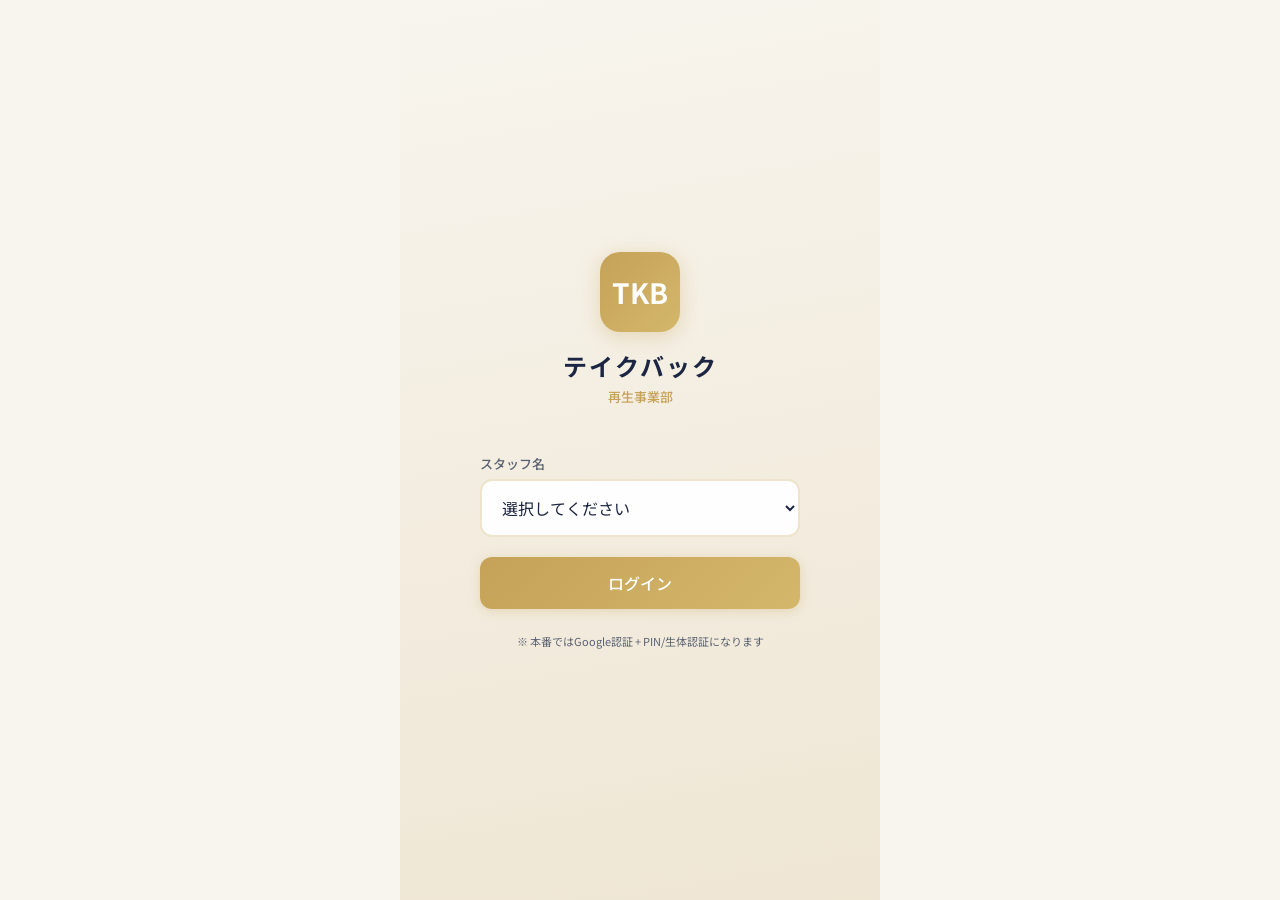
==== index.html @ db183500 "feat: テイクバック再生事業アプリ初期実装 5タブ構成（ガイド/ツール/今日の現場/経費/案件） ヘッダー右上にホーム・マイページ 現場作業9機能、経費管理、出退勤（代理入力含む）  Co-Aut" ====
<!DOCTYPE html>
<html lang="ja">
<head>
<meta charset="UTF-8">
<meta name="viewport" content="width=device-width, initial-scale=1.0, minimum-scale=1.0, maximum-scale=5.0, user-scalable=yes, viewport-fit=cover">
<title>テイクバック 再生事業部</title>
<link rel="manifest" href="manifest.json">
<meta name="theme-color" content="#1C2541">
<link rel="stylesheet" href="css/style.css?v=20260417">
<link rel="preconnect" href="https://fonts.googleapis.com">
<link rel="preconnect" href="https://fonts.gstatic.com" crossorigin>
<link href="https://fonts.googleapis.com/css2?family=Noto+Sans+JP:wght@400;500;700&display=swap" rel="stylesheet">
</head>
<body>

<!-- ========== ログイン画面 ========== -->
<div id="loginScreen" class="screen active">
  <div class="login-container">
    <div class="login-logo">
      <div class="login-icon">TKB</div>
      <h1>テイクバック</h1>
      <p class="login-sub">再生事業部</p>
    </div>
    <div class="login-form">
      <div class="form-group">
        <label>スタッフ名</label>
        <select id="loginStaff">
          <option value="">選択してください</option>
          <option value="平野光雄">平野光雄</option>
          <option value="松本豊彦">松本豊彦</option>
          <option value="三島圭織">三島圭織</option>
          <option value="浅野儀頼">浅野儀頼（管理者）</option>
        </select>
      </div>
      <button class="btn btn-gold" onclick="doLogin()">ログイン</button>
    </div>
    <p class="login-note">※ 本番ではGoogle認証 + PIN/生体認証になります</p>
  </div>
</div>

<!-- ========== メイン画面 ========== -->
<div id="mainScreen" class="screen">

  <!-- ヘッダー -->
  <header class="header">
    <div class="header-left">
      <span class="header-logo">F8</span>
      <span class="header-title">テイクバック 再生</span>
    </div>
    <div class="header-right">
      <button class="icon-btn" onclick="showNotifications()">
        <span class="notif-icon">🔔</span>
        <span id="notifBadge" class="notif-badge" style="display:none">0</span>
      </button>
      <button class="header-home-btn" onclick="showHomeModal()">🏠</button>
      <button class="header-mypage-btn" onclick="showMypageModal()">
        <span class="mypage-avatar-sm">👤</span>
      </button>
    </div>
  </header>

  <!-- タブコンテンツ -->
  <main class="content">

    <!-- ========== ガイドタブ ========== -->
    <div id="tab-guide" class="tab-content">
      <div class="section" id="guideMenuSection">
        <h3 class="section-title">📖 ガイド</h3>
        <div class="menu-list">
          <div class="menu-item" onclick="showGuide('manual')">
            <span class="menu-icon">📋</span>
            <span class="menu-text">作業マニュアル</span>
            <span class="menu-arrow">→</span>
          </div>
          <div class="menu-item" onclick="showGuide('safety')">
            <span class="menu-icon">⚠️</span>
            <span class="menu-text">安全管理ルール</span>
            <span class="menu-arrow">→</span>
          </div>
          <div class="menu-item" onclick="showGuide('customer')">
            <span class="menu-icon">🤝</span>
            <span class="menu-text">お客さん対応ガイド</span>
            <span class="menu-arrow">→</span>
          </div>
          <div class="menu-item" onclick="showGuide('disposal')">
            <span class="menu-icon">♻️</span>
            <span class="menu-text">分別・処分ガイド</span>
            <span class="menu-arrow">→</span>
          </div>
          <div class="menu-item" onclick="showGuide('app')">
            <span class="menu-icon">📱</span>
            <span class="menu-text">アプリの使い方</span>
            <span class="menu-arrow">→</span>
          </div>
        </div>
      </div>
      <div id="guideContent" style="display:none">
        <button class="btn btn-outline" onclick="closeGuide()" style="margin-bottom:12px">← 戻る</button>
        <div id="guideBody"></div>
      </div>
    </div>

    <!-- ========== ツールタブ ========== -->
    <div id="tab-tools" class="tab-content">
      <div class="section" id="toolsMenuSection">
        <h3 class="section-title">🧰 ツール</h3>
        <div class="menu-list">
          <div class="menu-item" onclick="showAddressBook()">
            <span class="menu-icon">📍</span>
            <span class="menu-text">取引先住所録</span>
            <span class="menu-arrow">→</span>
          </div>
          <div class="menu-item" onclick="showPhoneBook()">
            <span class="menu-icon">📞</span>
            <span class="menu-text">連絡先一覧</span>
            <span class="menu-arrow">→</span>
          </div>
          <div class="menu-item" onclick="showAiChat()">
            <span class="menu-icon">🤖</span>
            <span class="menu-text">AI相談</span>
            <span class="menu-arrow">→</span>
          </div>
          <div class="menu-item" onclick="showReportGen()">
            <span class="menu-icon">📄</span>
            <span class="menu-text">報告書作成</span>
            <span class="menu-arrow">→</span>
          </div>
        </div>
      </div>
      <div id="toolContent" style="display:none">
        <button class="btn btn-outline" onclick="closeTool()" style="margin-bottom:12px">← 戻る</button>
        <div id="toolBody"></div>
      </div>
    </div>

    <!-- ========== 今日の現場タブ ========== -->
    <div id="tab-genba" class="tab-content active">
      <div id="genbaSelectScreen">
        <div class="section">
          <h3 class="section-title">🔨 今日の現場</h3>
          <div id="todayGenbaList">
            <p class="empty-msg">今日の現場予定はありません</p>
          </div>
        </div>
      </div>

      <div id="genbaWorkScreen" style="display:none">
        <div style="display:flex; align-items:center; gap:8px; margin-bottom:16px;">
          <button class="icon-btn" onclick="backToGenbaSelect()" style="font-size:24px">←</button>
          <h3 id="genbaCaseTitle" style="font-size:16px; font-weight:700; flex:1"></h3>
        </div>

        <!-- Googleマップボタン -->
        <div class="genba-card">
          <button class="btn btn-primary" id="genbaMapBtn" onclick="openMap()" style="display:flex; align-items:center; justify-content:center; gap:8px;">
            📍 Googleマップでナビ開始
          </button>
        </div>

        <!-- 役割分担 -->
        <div class="genba-card">
          <div class="genba-card-title"><span class="genba-card-icon">👥</span> 役割分担</div>
          <div id="roleAssignList"></div>
        </div>

        <!-- お客さんの要望・注意事項 -->
        <div class="genba-card">
          <div class="genba-card-title"><span class="genba-card-icon">📝</span> お客さんの要望・注意事項</div>
          <textarea class="form-textarea" id="customerMemo" placeholder="お客さんの要望や注意事項を入力..." oninput="saveCustomerMemo()"></textarea>
        </div>

        <!-- 使用道具・持ち物リスト -->
        <div class="genba-card">
          <div class="genba-card-title"><span class="genba-card-icon">🔧</span> 使用道具・持ち物</div>
          <div id="toolsList"></div>
          <div style="display:flex; gap:8px; margin-top:8px;">
            <input type="text" class="form-input" id="newToolInput" placeholder="道具名を入力..." style="flex:1">
            <button class="btn btn-outline btn-sm" onclick="addTool()">追加</button>
          </div>
        </div>

        <!-- 写真撮影（ステップ別） -->
        <div class="genba-card">
          <div class="genba-card-title"><span class="genba-card-icon">📷</span> 現場写真</div>
          <div id="photoSteps"></div>
        </div>

        <!-- チェック事項 -->
        <div class="genba-card">
          <div class="genba-card-title"><span class="genba-card-icon">☑️</span> チェック事項</div>
          <ul class="checklist" id="genbaChecklist"></ul>
          <div style="display:flex; gap:8px; margin-top:8px;">
            <input type="text" class="form-input" id="newCheckInput" placeholder="チェック項目を追加..." style="flex:1">
            <button class="btn btn-outline btn-sm" onclick="addCheckItem()">追加</button>
          </div>
        </div>

        <!-- 作業時間 -->
        <div class="genba-card">
          <div class="genba-card-title"><span class="genba-card-icon">⏱️</span> 作業時間</div>
          <div id="timeTrackers"></div>
        </div>

        <!-- 経費入力 -->
        <div class="genba-card">
          <div class="genba-card-title"><span class="genba-card-icon">🧾</span> 経費入力</div>
          <div id="genbaExpenseList"></div>
          <button class="btn btn-outline" onclick="addGenbaExpense()" style="margin-top:8px">+ 経費を追加</button>
        </div>

        <!-- 回収動産 -->
        <div class="genba-card">
          <div class="genba-card-title"><span class="genba-card-icon">📦</span> 回収動産</div>
          <div id="disposalList"></div>
          <button class="btn btn-outline" onclick="showAddDisposalModal()" style="margin-top:8px">+ 動産を追加</button>
        </div>

        <!-- 完了報告 -->
        <div class="genba-card" style="border-left-color: #C5A258;">
          <div class="genba-card-title"><span class="genba-card-icon">✅</span> 完了報告</div>
          <div id="completeReportSummary"></div>
          <button class="btn btn-gold" onclick="completeGenba()" style="margin-top:12px">✅ 作業完了・報告送信</button>
        </div>
      </div>
    </div>

    <!-- ========== 経費タブ ========== -->
    <div id="tab-expense" class="tab-content">
      <div class="section">
        <div style="display:flex; justify-content:space-between; align-items:center; margin-bottom:12px;">
          <h3 class="section-title" style="margin-bottom:0">🧾 経費</h3>
        </div>
        <div style="display:flex; gap:8px; margin-bottom:16px;">
          <button class="btn btn-gold btn-sm" onclick="showReceiptCapture()">📷 レシート撮影</button>
          <button class="btn btn-outline btn-sm" onclick="showExpenseForm()">✏️ 手入力</button>
        </div>
        <div id="expenseFilterRow" class="status-filter" style="margin-bottom:12px;">
          <button class="filter-btn active" onclick="filterExpenses('all')">すべて</button>
        </div>
        <div class="card-list" id="expenseList">
          <p class="empty-msg">経費の記録はありません</p>
        </div>
      </div>
    </div>

    <!-- ========== 案件タブ ========== -->
    <div id="tab-case" class="tab-content">
      <div class="section">
        <div style="display:flex; justify-content:space-between; align-items:center; margin-bottom:12px;">
          <h3 class="section-title" style="margin-bottom:0">📋 案件一覧</h3>
          <button class="btn btn-gold btn-sm" onclick="showNewCaseModal()">+ 新規</button>
        </div>
        <div class="status-filter" id="caseFilter">
          <button class="filter-btn active" onclick="filterCases('all')">すべて</button>
          <button class="filter-btn" onclick="filterCases('received')">受付</button>
          <button class="filter-btn" onclick="filterCases('survey')">現地調査</button>
          <button class="filter-btn" onclick="filterCases('estimating')">見積もり中</button>
          <button class="filter-btn" onclick="filterCases('confirmed')">確定</button>
          <button class="filter-btn" onclick="filterCases('working')">作業中</button>
          <button class="filter-btn" onclick="filterCases('completed')">完了</button>
          <button class="filter-btn" onclick="filterCases('settled')">精算済</button>
        </div>
        <div class="search-bar">
          <input type="text" class="search-input" id="caseSearch" placeholder="案件名・住所で検索..." oninput="searchCases()">
        </div>
        <div class="card-list" id="caseList">
          <p class="empty-msg">案件がありません。「+ 新規」から追加してください。</p>
        </div>
      </div>
    </div>

  </main>

  <!-- ボトムナビ -->
  <nav class="bottom-nav">
    <button class="nav-item" onclick="switchTab('guide')">
      <span class="nav-icon">📖</span>
      <span class="nav-label">ガイド</span>
    </button>
    <button class="nav-item" onclick="switchTab('tools')">
      <span class="nav-icon">🧰</span>
      <span class="nav-label">ツール</span>
    </button>
    <button class="nav-item active" onclick="switchTab('genba')">
      <span class="nav-icon">🔨</span>
      <span class="nav-label">今日の現場</span>
    </button>
    <button class="nav-item" onclick="switchTab('expense')">
      <span class="nav-icon">🧾</span>
      <span class="nav-label">経費</span>
    </button>
    <button class="nav-item" onclick="switchTab('case')">
      <span class="nav-icon">📋</span>
      <span class="nav-label">案件</span>
    </button>
  </nav>
</div>

<!-- ========== ホームモーダル ========== -->
<div id="homeModal" class="modal-overlay">
  <div class="modal" style="border-radius:20px 20px 0 0; max-height:90vh;">
    <div class="modal-header">
      <h3>🏠 ホーム</h3>
      <button class="modal-close" onclick="closeModal('homeModal')">&times;</button>
    </div>
    <div class="greeting">
      <h2>おはようございます、<span id="homeStaffName">---</span>さん</h2>
      <p class="greeting-date" id="homeTodayDate"></p>
    </div>
    <div class="section">
      <div id="weatherInfo" class="weather-card">
        <span class="weather-icon">☀️</span>
        <span class="weather-text">天気情報を取得中...</span>
      </div>
    </div>
    <div class="section">
      <h3 class="section-title">🔨 今日の現場</h3>
      <div id="homeTodayGenba"></div>
    </div>
    <div class="section">
      <h3 class="section-title">📅 明日の予定</h3>
      <div id="homeTomorrowGenba"></div>
    </div>
    <div class="section">
      <h3 class="section-title">📋 お知らせ</h3>
      <div id="homeNoticeList"></div>
    </div>
    <div class="section">
      <h3 class="section-title">💬 チャット</h3>
      <div class="chat-quick-btns" id="chatQuickBtns"></div>
    </div>
  </div>
</div>

<!-- ========== マイページモーダル ========== -->
<div id="mypageModal" class="modal-overlay">
  <div class="modal" style="border-radius:20px 20px 0 0;">
    <div class="modal-header">
      <h3>👤 マイページ</h3>
      <button class="modal-close" onclick="closeModal('mypageModal')">&times;</button>
    </div>
    <div class="mypage-header">
      <div class="mypage-avatar" id="mypageAvatar">👤</div>
      <h3 id="mypageName">---</h3>
      <p class="mypage-role" id="mypageRole">スタッフ</p>
    </div>
    <div class="attendance-card" id="mypageAttendCard">
      <div class="genba-card-title"><span class="genba-card-icon">🕐</span> 出退勤</div>
      <div class="attendance-row">
        <button class="btn btn-primary" onclick="recordAttendance('in')" style="flex:1">出勤</button>
        <button class="btn btn-warn" onclick="recordAttendance('out')" style="flex:1">退勤</button>
      </div>
      <p class="attendance-msg" id="attendanceMsg"></p>
    </div>
    <div id="proxyAttendanceSection" style="display:none">
      <div class="attendance-card">
        <div class="genba-card-title"><span class="genba-card-icon">👥</span> 北瀬さんの勤怠（代理入力）</div>
        <div class="attendance-row">
          <button class="btn btn-primary" onclick="recordProxyAttendance('in')" style="flex:1">出勤</button>
          <button class="btn btn-warn" onclick="recordProxyAttendance('out')" style="flex:1">退勤</button>
        </div>
        <p class="attendance-msg" id="proxyAttendanceMsg"></p>
      </div>
    </div>
    <div class="mypage-menu">
      <div class="mypage-menu-item" onclick="showMemberInfo()">
        <span class="mypage-menu-icon">👥</span>
        <span class="mypage-menu-text">メンバー情報</span>
        <span class="mypage-menu-arrow">→</span>
      </div>
      <div class="mypage-menu-item" onclick="showHelp()">
        <span class="mypage-menu-icon">❓</span>
        <span class="mypage-menu-text">ヘルプ</span>
        <span class="mypage-menu-arrow">→</span>
      </div>
      <div class="mypage-menu-item" onclick="doLogout()" style="color:var(--danger)">
        <span class="mypage-menu-icon">🚪</span>
        <span class="mypage-menu-text" style="color:var(--danger)">ログアウト</span>
        <span class="mypage-menu-arrow">→</span>
      </div>
    </div>
  </div>
</div>

<!-- ========== 新規案件モーダル ========== -->
<div id="newCaseModal" class="modal-overlay">
  <div class="modal">
    <div class="modal-header">
      <h3>📋 新規案件</h3>
      <button class="modal-close" onclick="closeModal('newCaseModal')">&times;</button>
    </div>
    <div class="form-group">
      <label>お客さん名</label>
      <input type="text" class="form-input" id="caseCustomerName" placeholder="山田 太郎">
    </div>
    <div class="form-group">
      <label>電話番号</label>
      <input type="tel" class="form-input" id="caseCustomerPhone" placeholder="090-1234-5678">
    </div>
    <div class="form-group">
      <label>現場住所</label>
      <input type="text" class="form-input" id="caseAddress" placeholder="岐阜市...">
    </div>
    <div class="form-group">
      <label>作業内容</label>
      <select class="form-select" id="caseWorkType">
        <option value="">選択してください</option>
        <option value="katazuke">片付け</option>
        <option value="fuyouhin">不用品回収</option>
        <option value="ihin">遺品整理</option>
        <option value="zanchi">残置物撤去</option>
        <option value="satei">査定買取</option>
        <option value="muryou">無料回収</option>
      </select>
    </div>
    <div class="form-group">
      <label>お客さんの要望・備考</label>
      <textarea class="form-textarea" id="caseNote" placeholder="ご要望やお客さんからの伝達事項..."></textarea>
    </div>
    <div class="form-group">
      <label>作業予定日</label>
      <input type="date" class="form-input" id="caseDate">
    </div>
    <button class="btn btn-gold" onclick="createCase()">案件を登録</button>
  </div>
</div>

<!-- ========== 動産追加モーダル ========== -->
<div id="addDisposalModal" class="modal-overlay">
  <div class="modal">
    <div class="modal-header">
      <h3>📦 動産登録</h3>
      <button class="modal-close" onclick="closeModal('addDisposalModal')">&times;</button>
    </div>
    <div class="form-group">
      <label>品名</label>
      <input type="text" class="form-input" id="disposalItemName" placeholder="テレビ、冷蔵庫、タンス等...">
    </div>
    <div class="form-group">
      <label>数量</label>
      <input type="number" class="form-input" id="disposalItemQty" value="1" min="1">
    </div>
    <div class="form-group">
      <label>処分先</label>
      <select class="form-select" id="disposalItemType">
        <option value="">選択してください</option>
        <option value="ryutsu">📦 流通事業へ引き渡し</option>
        <option value="boueki">🌍 貿易業者（ロット販売）</option>
        <option value="scrap">♻️ スクラップ</option>
        <option value="muryou">🆓 無料廃棄</option>
        <option value="sanpai">🏭 産業廃棄物</option>
        <option value="sodai">🏛️ 自治体 粗大ごみ</option>
        <option value="kanen">🔥 可燃ごみ</option>
      </select>
    </div>
    <div class="form-group">
      <label>状態メモ</label>
      <textarea class="form-textarea" id="disposalItemMemo" placeholder="状態や特記事項..."></textarea>
    </div>
    <button class="btn btn-gold" onclick="addDisposalItem()">登録</button>
  </div>
</div>

<!-- ========== 経費手入力モーダル ========== -->
<div id="expenseFormModal" class="modal-overlay">
  <div class="modal">
    <div class="modal-header">
      <h3>🧾 経費入力</h3>
      <button class="modal-close" onclick="closeModal('expenseFormModal')">&times;</button>
    </div>
    <div class="form-group">
      <label>案件（任意）</label>
      <select class="form-select" id="expenseCaseSelect">
        <option value="">案件を選択...</option>
      </select>
    </div>
    <div class="form-group">
      <label>カテゴリ</label>
      <select class="form-select" id="expenseCategory">
        <option value="">選択してください</option>
      </select>
    </div>
    <div class="form-group">
      <label>項目名</label>
      <input type="text" class="form-input" id="expenseItemName" placeholder="例: ガソリン代">
    </div>
    <div class="form-group">
      <label>金額</label>
      <input type="number" class="form-input" id="expenseAmount" placeholder="0">
    </div>
    <div class="form-group">
      <label>日付</label>
      <input type="date" class="form-input" id="expenseDate">
    </div>
    <div class="form-group">
      <label>メモ</label>
      <textarea class="form-textarea" id="expenseMemo" placeholder="メモ（任意）"></textarea>
    </div>
    <button class="btn btn-gold" onclick="saveExpense()">登録</button>
  </div>
</div>

<!-- ========== レシート撮影モーダル ========== -->
<div id="receiptModal" class="modal-overlay">
  <div class="modal">
    <div class="modal-header">
      <h3>📷 レシート撮影</h3>
      <button class="modal-close" onclick="closeModal('receiptModal')">&times;</button>
    </div>
    <div class="photo-slot" onclick="captureReceipt()" style="height:200px; margin-bottom:16px;">
      <span class="photo-icon">📷</span>
      <span>タップしてレシートを撮影</span>
    </div>
    <div id="receiptPreview" style="display:none">
      <img id="receiptImage" style="width:100%; border-radius:10px; margin-bottom:12px;">
      <div id="receiptOcrResult"></div>
    </div>
    <button class="btn btn-gold" onclick="processReceipt()" id="receiptSubmitBtn" style="display:none">この内容で登録</button>
  </div>
</div>

<!-- ========== 通知モーダル ========== -->
<div id="notifModal" class="modal-overlay">
  <div class="modal">
    <div class="modal-header">
      <h3>🔔 お知らせ</h3>
      <button class="modal-close" onclick="closeModal('notifModal')">&times;</button>
    </div>
    <div id="notifContent">
      <p class="empty-msg">お知らせはありません</p>
    </div>
  </div>
</div>

<script src="js/config.js"></script>
<script src="js/app.js"></script>

</body>
</html>
---- css/style.css ----
/* テイクバック再生事業アプリ - TakeBack Old Gucci Style (Saisei Edition) */
/* 流通事業と同じ5色。ゴールド主軸の華やかな高級感。グリーンをアクセントに差別化 */
:root {
  --primary: #1C2541;
  --accent: #006B3F;
  --gold: #C5A258;
  --red: #CE2029;
  --bg: #F8F5EE;
  --card: #ffffff;
  --text: #1C2541;
  --sub: #5a6272;
  --border: #dde0e6;
  --shadow: rgba(28,37,65,0.08);
  --success: #006B3F;
  --warn: #C5A258;
  --danger: #CE2029;
}

* { margin: 0; padding: 0; box-sizing: border-box; }

body {
  font-family: 'Noto Sans JP', sans-serif;
  background: var(--bg);
  color: var(--text);
  max-width: 480px;
  margin: 0 auto;
  min-height: 100dvh;
  -webkit-tap-highlight-color: transparent;
  overscroll-behavior-y: none;
  font-size: 15px;
}

/* Screen management */
.screen { display: none; min-height: 100dvh; }
.screen.active { display: block; }

/* ====== LOGIN ====== */
.login-container {
  display: flex; flex-direction: column; align-items: center;
  justify-content: center; min-height: 100dvh; padding: 40px 24px;
  background: linear-gradient(170deg, var(--bg) 0%, #efe6d4 100%);
}
.login-logo { text-align: center; margin-bottom: 48px; }
.login-icon {
  display: inline-flex; align-items: center; justify-content: center;
  width: 80px; height: 80px; border-radius: 20px;
  background: linear-gradient(135deg, var(--gold) 0%, #d4b76a 100%); color: #fff;
  font-size: 28px; font-weight: 700; margin-bottom: 16px;
  box-shadow: 0 4px 20px rgba(197,162,88,0.35);
}
.login-logo h1 { color: var(--text); font-size: 24px; font-weight: 700; letter-spacing: 2px; }
.login-sub { color: var(--gold); font-size: 13px; margin-top: 4px; font-weight: 500; }
.login-form { width: 100%; max-width: 320px; }
.login-form .form-group { margin-bottom: 20px; }
.login-form label { color: var(--sub); font-size: 13px; margin-bottom: 6px; display: block; }
.login-form select {
  width: 100%; padding: 14px 16px; border-radius: 12px; border: 2px solid rgba(197,162,88,0.3);
  font-size: 16px; background: rgba(255,255,255,0.95); color: var(--text);
  font-family: inherit;
}
.login-note { color: var(--sub); font-size: 11px; margin-top: 24px; text-align: center; }

/* ====== BUTTONS ====== */
.btn {
  display: block; width: 100%; padding: 14px; border-radius: 12px;
  font-size: 16px; font-weight: 500; border: none; cursor: pointer;
  font-family: inherit; transition: opacity 0.2s;
}
.btn:active { opacity: 0.8; }
.btn-primary { background: var(--accent); color: #fff; }
.btn-gold { background: linear-gradient(135deg, var(--gold) 0%, #d4b76a 100%); color: #fff; box-shadow: 0 2px 12px rgba(197,162,88,0.3); }
.btn-outline { background: transparent; color: var(--gold); border: 2px solid var(--gold); margin-top: 12px; }
.btn-warn { background: var(--warn); color: #fff; }
.btn-danger { background: var(--danger); color: #fff; }
.btn-sm { padding: 10px 16px; font-size: 14px; width: auto; display: inline-block; }
.icon-btn {
  background: none; border: none; font-size: 20px; cursor: pointer;
  position: relative; padding: 4px;
}

/* ====== HEADER ====== */
.header {
  display: flex; align-items: center; justify-content: space-between;
  padding: 12px 16px;
  background: #1C2541;
  color: #C5A258;
  position: sticky; top: 0; z-index: 100;
}
.header-left { display: flex; align-items: center; gap: 8px; }
.header-logo {
  background: #C5A258; color: #1C2541;
  width: 32px; height: 32px;
  border-radius: 8px; display: flex; align-items: center; justify-content: center;
  font-size: 13px; font-weight: 700;
}
.header-title { font-size: 15px; font-weight: 700; color: #C5A258; margin-left: 8px; letter-spacing: 1px; }
.header-right { display: flex; align-items: center; gap: 8px; }
.header-home-btn {
  background: none; border: 1px solid #C5A258; border-radius: 6px;
  color: #C5A258; padding: 4px 8px; font-size: 14px; cursor: pointer;
}
.header-home-btn:active { background: rgba(197,162,88,0.2); }
.header-mypage-btn { background: none; border: none; cursor: pointer; padding: 0; }
.mypage-avatar-sm {
  width: 32px; height: 32px; border-radius: 50%;
  background: #333; display: flex; align-items: center; justify-content: center;
  font-size: 16px;
}
.notif-icon { font-size: 20px; }
.notif-badge {
  position: absolute; top: -2px; right: -2px;
  background: var(--danger); color: #fff; font-size: 10px;
  width: 18px; height: 18px; border-radius: 50%;
  display: flex; align-items: center; justify-content: center;
  font-weight: 700;
}

/* ====== CONTENT ====== */
.content { padding: 16px; padding-bottom: 100px; }
.tab-content { display: none; }
.tab-content.active { display: block; }

/* ====== GREETING ====== */
.greeting { margin-bottom: 20px; }
.greeting h2 { font-size: 20px; font-weight: 700; }
.greeting-date { color: var(--gold); font-size: 13px; margin-top: 4px; font-weight: 500; }

/* ====== SECTIONS ====== */
.section { margin-bottom: 24px; }
.section-title { font-size: 15px; font-weight: 700; margin-bottom: 12px; color: var(--text); }

/* ====== STAT CARDS ====== */
.stat-grid { display: grid; grid-template-columns: 1fr 1fr; gap: 12px; }
.stat-grid-3 { grid-template-columns: 1fr 1fr 1fr; }
.stat-card {
  background: var(--card); border-radius: 12px; padding: 16px;
  text-align: center; box-shadow: 0 2px 8px var(--shadow);
  border-top: 3px solid var(--gold);
}
.stat-number { font-size: 28px; font-weight: 700; color: var(--gold); }
.stat-label { font-size: 13px; color: var(--sub); margin-top: 4px; }

/* ====== NOTICES ====== */
.notice-list { display: flex; flex-direction: column; gap: 8px; }
.notice-item {
  background: var(--card); border-radius: 10px; padding: 12px 14px;
  display: flex; align-items: center; gap: 10px;
  box-shadow: 0 1px 4px var(--shadow); font-size: 13px;
}
.notice-badge {
  font-size: 11px; font-weight: 700; padding: 3px 8px; border-radius: 6px;
  white-space: nowrap;
}
.notice-approve { background: #e6f4ec; color: var(--success); }
.notice-danger { background: #fde8e8; color: var(--danger); }
.notice-wait { background: #fef6e0; color: #8a7020; }
.notice-gold { background: #faf3e0; color: #8a6d20; }
.notice-info { background: #faf3e0; color: var(--gold); }

/* ====== CASE CARDS ====== */
.card-list { display: flex; flex-direction: column; gap: 10px; }
.case-card {
  background: var(--card); border-radius: 12px; padding: 14px 16px;
  box-shadow: 0 2px 8px var(--shadow); cursor: pointer;
  transition: background 0.2s; border-left: 4px solid var(--gold);
}
.case-card:active { background: var(--border); }
.case-header { display: flex; justify-content: space-between; align-items: center; margin-bottom: 6px; }
.case-number { font-size: 13px; font-weight: 700; color: var(--gold); font-family: monospace; }
.case-status {
  font-size: 11px; font-weight: 700; padding: 3px 8px; border-radius: 6px;
}
.case-title { font-size: 15px; font-weight: 500; margin-bottom: 4px; }
.case-meta { font-size: 12px; color: var(--sub); }
.case-meta-row { display: flex; gap: 12px; margin-top: 4px; }

/* ====== STATUS FILTER ====== */
.status-filter {
  display: flex; gap: 6px; overflow-x: auto; margin-bottom: 16px;
  padding-bottom: 4px; -webkit-overflow-scrolling: touch;
}
.status-filter::-webkit-scrollbar { display: none; }
.filter-btn {
  padding: 8px 14px; border-radius: 20px; border: 2px solid var(--border);
  background: var(--card); font-size: 12px; font-weight: 500;
  cursor: pointer; font-family: inherit; color: var(--sub);
  white-space: nowrap; transition: all 0.2s;
}
.filter-btn.active {
  border-color: var(--gold); background: var(--gold); color: #fff; font-weight: 700;
}

/* ====== SEARCH ====== */
.search-bar { display: flex; gap: 8px; margin-bottom: 16px; }
.search-input {
  flex: 1; padding: 12px 14px; border-radius: 10px; border: 2px solid var(--border);
  font-size: 15px; font-family: inherit; background: var(--card);
}
.search-input:focus { outline: none; border-color: var(--gold); }

/* ====== SCHEDULE (TimeTree style) ====== */
.schedule-header {
  display: flex; align-items: center; justify-content: space-between;
  margin-bottom: 16px;
}
.schedule-month { font-size: 18px; font-weight: 700; }
.schedule-nav { display: flex; gap: 8px; }
.schedule-nav-btn {
  width: 36px; height: 36px; border-radius: 50%; border: 2px solid var(--border);
  background: var(--card); font-size: 14px; cursor: pointer;
  display: flex; align-items: center; justify-content: center; color: var(--text);
}
.schedule-nav-btn:active { background: var(--border); }

.calendar-grid { margin-bottom: 16px; }
.calendar-dow {
  display: grid; grid-template-columns: repeat(7, 1fr); gap: 2px; margin-bottom: 4px;
}
.calendar-dow-cell {
  text-align: center; font-size: 11px; font-weight: 700; color: var(--sub); padding: 4px 0;
}
.calendar-dow-cell.sun { color: var(--danger); }
.calendar-dow-cell.sat { color: #4a8ab0; }
.calendar-body { display: grid; grid-template-columns: repeat(7, 1fr); gap: 2px; }
.calendar-cell {
  aspect-ratio: 1; border-radius: 8px; display: flex; flex-direction: column;
  align-items: center; justify-content: center; font-size: 13px;
  background: var(--card); cursor: pointer; position: relative;
  transition: background 0.2s;
}
.calendar-cell:active { background: var(--border); }
.calendar-cell.empty { background: transparent; cursor: default; }
.calendar-cell.today { border: 2px solid var(--gold); background: #faf3e0; }
.calendar-cell.selected { background: var(--gold); color: #fff; }
.calendar-cell .cal-date { font-weight: 700; }
.calendar-cell .cal-dot {
  width: 5px; height: 5px; border-radius: 50%; background: var(--accent);
  margin-top: 2px;
}
.calendar-cell .cal-dots { display: flex; gap: 2px; margin-top: 2px; }

.day-schedule { margin-top: 8px; }
.day-schedule-title { font-size: 14px; font-weight: 700; margin-bottom: 8px; color: var(--sub); }
.schedule-item {
  background: var(--card); border-radius: 10px; padding: 12px 14px;
  margin-bottom: 8px; box-shadow: 0 1px 4px var(--shadow);
  border-left: 4px solid var(--accent); cursor: pointer;
}
.schedule-item:active { background: var(--border); }
.schedule-item-time { font-size: 12px; color: var(--gold); font-weight: 700; }
.schedule-item-title { font-size: 14px; font-weight: 500; margin-top: 2px; }
.schedule-item-meta { font-size: 12px; color: var(--sub); margin-top: 2px; }

/* ====== GENBA (現場作業) ====== */
.genba-card {
  background: var(--card); border-radius: 14px; padding: 16px;
  box-shadow: 0 2px 10px var(--shadow); margin-bottom: 16px;
  border-left: 4px solid var(--accent);
}
.genba-card-title {
  font-size: 14px; font-weight: 700; margin-bottom: 12px;
  display: flex; align-items: center; gap: 8px;
}
.genba-card-icon { font-size: 20px; }

/* Photo sections */
.photo-grid {
  display: grid; grid-template-columns: 1fr 1fr 1fr; gap: 8px;
}
.photo-slot {
  aspect-ratio: 1; border-radius: 10px; border: 2px dashed var(--border);
  display: flex; flex-direction: column; align-items: center; justify-content: center;
  gap: 4px; cursor: pointer; background: var(--bg); transition: all 0.2s;
  font-size: 11px; color: var(--sub); overflow: hidden;
}
.photo-slot:active { background: var(--border); }
.photo-slot .photo-icon { font-size: 24px; }
.photo-slot img { width: 100%; height: 100%; object-fit: cover; }
.photo-slot.has-photo { border-style: solid; border-color: var(--accent); }

/* Checklist */
.checklist { list-style: none; }
.checklist-item {
  display: flex; align-items: center; gap: 10px;
  padding: 12px 0; border-bottom: 1px solid var(--border);
}
.checklist-item:last-child { border-bottom: none; }
.checklist-check {
  width: 24px; height: 24px; border-radius: 6px; border: 2px solid var(--border);
  background: var(--card); cursor: pointer; display: flex;
  align-items: center; justify-content: center; flex-shrink: 0;
  transition: all 0.2s;
}
.checklist-check.done { background: var(--accent); border-color: var(--accent); color: #fff; }
.checklist-text { font-size: 14px; flex: 1; }
.checklist-text.done { color: var(--sub); text-decoration: line-through; }

/* Time tracker */
.time-tracker {
  display: flex; align-items: center; gap: 12px;
  padding: 12px; background: #faf3e0; border-radius: 10px;
  margin-bottom: 8px;
}
.time-tracker-name { font-size: 14px; font-weight: 500; flex: 1; }
.time-tracker-display { font-size: 20px; font-weight: 700; color: var(--gold); font-family: monospace; }
.time-tracker-btn {
  padding: 8px 16px; border-radius: 8px; border: none;
  font-size: 13px; font-weight: 700; cursor: pointer; font-family: inherit;
}
.time-tracker-btn.start { background: var(--accent); color: #fff; }
.time-tracker-btn.stop { background: var(--danger); color: #fff; }

/* Expense input */
.expense-row {
  display: flex; gap: 8px; align-items: center; margin-bottom: 8px;
}
.expense-input {
  flex: 1; padding: 10px 12px; border-radius: 8px; border: 2px solid var(--border);
  font-size: 14px; font-family: inherit; background: var(--card);
}
.expense-input:focus { outline: none; border-color: var(--gold); }
.expense-amount {
  width: 100px; padding: 10px 12px; border-radius: 8px; border: 2px solid var(--border);
  font-size: 14px; font-family: inherit; background: var(--card); text-align: right;
}

/* Disposal items */
.disposal-item {
  background: var(--card); border-radius: 10px; padding: 12px;
  margin-bottom: 8px; box-shadow: 0 1px 4px var(--shadow);
  display: flex; align-items: center; gap: 10px;
}
.disposal-icon { font-size: 24px; }
.disposal-info { flex: 1; }
.disposal-name { font-size: 14px; font-weight: 500; }
.disposal-type { font-size: 12px; color: var(--sub); }
.disposal-count { font-size: 16px; font-weight: 700; color: var(--gold); }

/* ====== ESTIMATE ====== */
.estimate-section {
  background: var(--card); border-radius: 12px; padding: 16px;
  box-shadow: 0 2px 8px var(--shadow); margin-bottom: 16px;
}
.estimate-section-title {
  font-size: 14px; font-weight: 700; margin-bottom: 12px;
  padding-bottom: 8px; border-bottom: 2px solid var(--gold);
}
.estimate-row {
  display: flex; justify-content: space-between; align-items: center;
  padding: 8px 0; border-bottom: 1px solid var(--border);
}
.estimate-row:last-child { border-bottom: none; }
.estimate-label { font-size: 13px; color: var(--sub); }
.estimate-value { font-size: 15px; font-weight: 500; }
.estimate-total {
  display: flex; justify-content: space-between; align-items: center;
  padding: 12px 0; margin-top: 8px;
  border-top: 3px solid var(--gold);
}
.estimate-total-label { font-size: 16px; font-weight: 700; }
.estimate-total-value { font-size: 24px; font-weight: 700; color: var(--gold); }

/* ====== CHAT ====== */
.chat-container { display: flex; flex-direction: column; height: calc(100dvh - 140px); }
.chat-messages { flex: 1; overflow-y: auto; padding-bottom: 16px; }
.chat-msg { display: flex; gap: 10px; margin-bottom: 14px; }
.chat-msg.user { flex-direction: row-reverse; }
.chat-avatar { font-size: 28px; flex-shrink: 0; }
.chat-bubble {
  background: var(--card); border-radius: 16px; padding: 12px 16px;
  font-size: 14px; line-height: 1.6; max-width: 80%;
  box-shadow: 0 1px 4px var(--shadow);
}
.chat-msg.user .chat-bubble { background: var(--accent); color: #fff; }
.chat-input-area { border-top: 1px solid var(--border); padding-top: 12px; }
.chat-channel-row { display: flex; gap: 6px; margin-bottom: 8px; overflow-x: auto; }
.chat-channel-btn {
  padding: 6px 12px; border-radius: 16px; border: 2px solid var(--border);
  background: var(--card); font-size: 12px; font-weight: 500;
  cursor: pointer; font-family: inherit; color: var(--sub);
  white-space: nowrap;
}
.chat-channel-btn.active { border-color: var(--gold); background: #faf3e0; color: var(--gold); font-weight: 700; }
.chat-input-row { display: flex; gap: 8px; }
.chat-input {
  flex: 1; padding: 12px 14px; border-radius: 10px; border: 2px solid var(--border);
  font-size: 15px; font-family: inherit; background: var(--card);
}
.chat-input:focus { outline: none; border-color: var(--gold); }
.chat-send-btn {
  padding: 12px 20px; border-radius: 10px; border: none;
  background: var(--accent); color: #fff; font-size: 14px;
  font-weight: 700; cursor: pointer; font-family: inherit;
}

/* ====== MYPAGE ====== */
.mypage-header { text-align: center; margin-bottom: 16px; }
.mypage-avatar {
  width: 72px; height: 72px; border-radius: 50%;
  background: var(--card); border: 3px solid var(--gold);
  display: flex; align-items: center; justify-content: center;
  font-size: 36px; margin: 0 auto 8px;
  box-shadow: 0 2px 12px rgba(197,162,88,0.25);
}
.mypage-header h3 { font-size: 20px; font-weight: 700; }
.mypage-role { font-size: 13px; color: var(--gold); font-weight: 500; }

/* Mypage menu */
.mypage-menu { margin-top: 16px; }
.mypage-menu-item {
  display: flex; align-items: center; gap: 12px;
  padding: 14px 16px; background: var(--card); border-radius: 12px;
  margin-bottom: 8px; box-shadow: 0 1px 4px var(--shadow);
  cursor: pointer; transition: background 0.2s;
}
.mypage-menu-item:active { background: var(--border); }
.mypage-menu-icon { font-size: 20px; }
.mypage-menu-text { font-size: 14px; font-weight: 500; flex: 1; }
.mypage-menu-arrow { font-size: 14px; color: var(--gold); }

/* ====== ATTENDANCE ====== */
.attendance-card {
  background: var(--card); border-radius: 12px; padding: 16px;
  box-shadow: 0 2px 8px var(--shadow); margin-bottom: 12px;
  border-top: 3px solid var(--gold);
}
.attendance-row { display: flex; gap: 12px; margin-bottom: 12px; }
.attendance-msg { font-size: 14px; color: var(--sub); }
.attendance-msg.recorded { color: var(--accent); font-weight: 700; }

/* ====== FORM ====== */
.form-group { margin-bottom: 16px; }
.form-group label { display: block; font-size: 13px; font-weight: 500; margin-bottom: 6px; color: var(--sub); }
.form-input {
  width: 100%; padding: 12px 14px; border-radius: 10px; border: 2px solid var(--border);
  font-size: 15px; font-family: inherit; background: var(--card); color: var(--text);
}
.form-input:focus { outline: none; border-color: var(--gold); }
.form-select {
  width: 100%; padding: 12px 14px; border-radius: 10px; border: 2px solid var(--border);
  font-size: 15px; font-family: inherit; background: var(--card); color: var(--text);
}
.form-textarea {
  width: 100%; padding: 12px 14px; border-radius: 10px; border: 2px solid var(--border);
  font-size: 15px; font-family: inherit; background: var(--card); color: var(--text);
  min-height: 80px; resize: vertical;
}

/* ====== MODAL ====== */
.modal-overlay {
  display: none; position: fixed; top: 0; left: 0; right: 0; bottom: 0;
  background: rgba(0,0,0,0.5); z-index: 300;
  align-items: flex-end; justify-content: center;
}
.modal-overlay.open { display: flex; }
.modal {
  background: var(--bg); border-radius: 20px 20px 0 0;
  width: 100%; max-width: 480px; max-height: 85vh;
  overflow-y: auto; padding: 20px; padding-bottom: 32px;
  animation: slideUp 0.3s ease;
}
@keyframes slideUp { from { transform: translateY(100%); } to { transform: translateY(0); } }
.modal-header {
  display: flex; justify-content: space-between; align-items: center;
  margin-bottom: 16px; padding-bottom: 12px; border-bottom: 2px solid var(--gold);
}
.modal-header h3 { font-size: 18px; font-weight: 700; }
.modal-close {
  background: none; border: none; font-size: 24px; color: var(--sub);
  cursor: pointer; padding: 4px;
}

/* ====== BOTTOM NAV ====== */
.bottom-nav {
  position: fixed; bottom: 0; left: 50%; transform: translateX(-50%);
  width: 100%; max-width: 480px;
  display: flex; background: #fff;
  border-top: 2px solid #C5A258;
  padding: 6px 0 env(safe-area-inset-bottom, 8px);
  z-index: 200;
}
.nav-item {
  flex: 1; display: flex; flex-direction: column; align-items: center;
  gap: 2px; padding: 8px 4px; border: none; background: none;
  cursor: pointer; font-family: inherit; color: #999;
  transition: all 0.2s; border-radius: 8px; margin: 0 2px;
}
.nav-item.active {
  background: #faf3e0; color: #1C2541; font-weight: 700;
}
.nav-icon { font-size: 20px; }
.nav-label { font-size: 10px; font-weight: 500; }

/* ====== TOAST ====== */
.toast {
  position: fixed; bottom: 100px; left: 50%; transform: translateX(-50%);
  background: var(--primary); color: var(--gold); padding: 12px 24px;
  border-radius: 12px; font-size: 14px; font-weight: 500;
  box-shadow: 0 4px 16px rgba(0,0,0,0.2); z-index: 999;
  animation: fadeIn 0.3s ease;
}

/* ====== EMPTY STATE ====== */
.empty-msg {
  text-align: center; padding: 40px 20px; color: var(--sub); font-size: 14px;
}

/* ====== ANIMATIONS ====== */
@keyframes fadeIn { from { opacity: 0; transform: translateY(10px); } to { opacity: 1; transform: translateY(0); } }
.tab-content.active { animation: fadeIn 0.25s ease; }

/* ====== ADMIN DASHBOARD ====== */
.dashboard-card {
  background: var(--card); border-radius: 12px; padding: 16px;
  box-shadow: 0 2px 8px var(--shadow); margin-bottom: 16px;
  border-top: 3px solid var(--gold);
}
.dashboard-card-title {
  font-size: 14px; font-weight: 700; margin-bottom: 12px;
  display: flex; align-items: center; gap: 8px;
}
.progress-bar {
  height: 8px; border-radius: 4px; background: var(--border);
  overflow: hidden; margin-top: 8px;
}
.progress-fill { height: 100%; border-radius: 4px; background: var(--accent); transition: width 0.3s; }

/* ====== MENU LIST (ガイド・ツール) ====== */
.menu-list { display: flex; flex-direction: column; gap: 8px; }
.menu-item {
  display: flex; align-items: center; gap: 12px;
  padding: 14px 16px; background: var(--card); border-radius: 12px;
  box-shadow: 0 1px 4px var(--shadow); cursor: pointer;
  transition: background 0.2s;
}
.menu-item:active { background: var(--border); }
.menu-icon { font-size: 20px; }
.menu-text { font-size: 14px; font-weight: 500; flex: 1; }
.menu-arrow { font-size: 14px; color: var(--gold); }

/* ====== WEATHER CARD ====== */
.weather-card {
  display: flex; align-items: center; gap: 10px;
  background: var(--card); border-radius: 12px; padding: 14px;
  box-shadow: 0 1px 4px var(--shadow);
}
.weather-icon { font-size: 28px; }
.weather-text { font-size: 14px; color: var(--sub); }

/* ====== CHAT QUICK BUTTONS ====== */
.chat-quick-btns { display: flex; gap: 8px; flex-wrap: wrap; }
.chat-quick-btn {
  padding: 10px 16px; border-radius: 10px; border: 2px solid var(--gold);
  background: var(--card); font-size: 13px; font-weight: 500;
  cursor: pointer; font-family: inherit; color: var(--text);
  text-decoration: none;
}
.chat-quick-btn:active { background: #faf3e0; }

/* ====== EXPENSE CARD ====== */
.expense-card {
  background: var(--card); border-radius: 12px; padding: 14px;
  box-shadow: 0 2px 8px var(--shadow); margin-bottom: 10px;
  display: flex; align-items: center; gap: 12px;
}
.expense-card-icon { font-size: 24px; }
.expense-card-info { flex: 1; }
.expense-card-name { font-size: 14px; font-weight: 500; }
.expense-card-meta { font-size: 12px; color: var(--sub); margin-top: 2px; }
.expense-card-amount { font-size: 16px; font-weight: 700; color: var(--gold); }
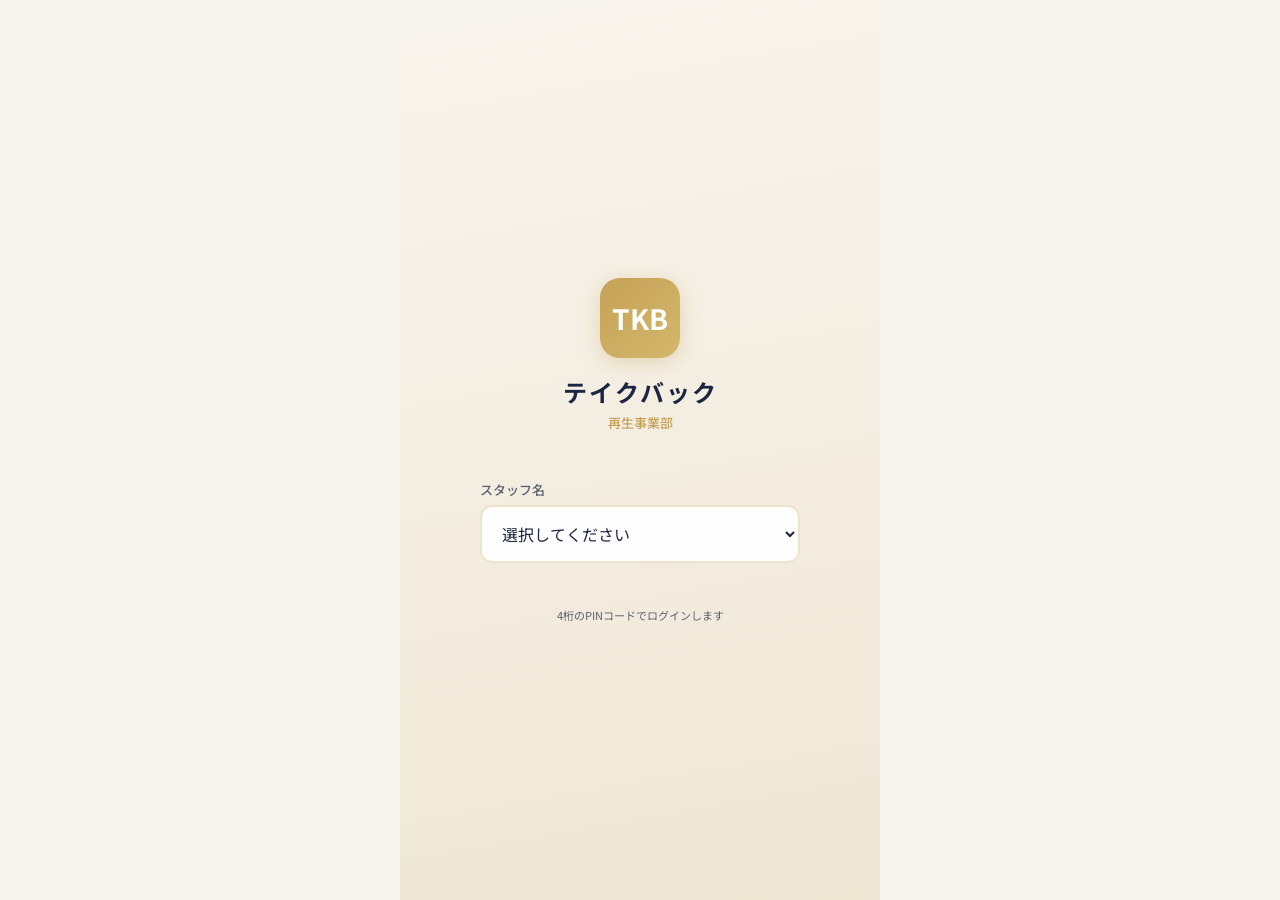
==== commit b9063300: "feat: 4桁PINコード認証を追加 - 初回ログイン時にPIN設定（2回入力で確認） - 2回目以降はPIN入力でログイン - マイページからPIN変更可能 - PINパッドUI（テンキー風） -" ====
--- a/index.html
+++ b/index.html
@@ -6,7 +6,7 @@
 <title>テイクバック 再生事業部</title>
 <link rel="manifest" href="manifest.json">
 <meta name="theme-color" content="#1C2541">
-<link rel="stylesheet" href="css/style.css?v=20260417">
+<link rel="stylesheet" href="css/style.css?v=20260417b">
 <link rel="preconnect" href="https://fonts.googleapis.com">
 <link rel="preconnect" href="https://fonts.gstatic.com" crossorigin>
 <link href="https://fonts.googleapis.com/css2?family=Noto+Sans+JP:wght@400;500;700&display=swap" rel="stylesheet">
@@ -22,19 +22,46 @@
       <p class="login-sub">再生事業部</p>
     </div>
     <div class="login-form">
-      <div class="form-group">
-        <label>スタッフ名</label>
-        <select id="loginStaff">
-          <option value="">選択してください</option>
-          <option value="平野光雄">平野光雄</option>
-          <option value="松本豊彦">松本豊彦</option>
-          <option value="三島圭織">三島圭織</option>
-          <option value="浅野儀頼">浅野儀頼（管理者）</option>
-        </select>
-      </div>
-      <button class="btn btn-gold" onclick="doLogin()">ログイン</button>
-    </div>
-    <p class="login-note">※ 本番ではGoogle認証 + PIN/生体認証になります</p>
+      <!-- Step 1: スタッフ選択 -->
+      <div id="loginStep1">
+        <div class="form-group">
+          <label>スタッフ名</label>
+          <select id="loginStaff" onchange="onStaffSelect()">
+            <option value="">選択してください</option>
+            <option value="平野光雄">平野光雄</option>
+            <option value="松本豊彦">松本豊彦</option>
+            <option value="三島圭織">三島圭織</option>
+            <option value="浅野儀頼">浅野儀頼（管理者）</option>
+          </select>
+        </div>
+      </div>
+      <!-- Step 2: PIN入力 -->
+      <div id="loginStep2" style="display:none">
+        <p id="pinPrompt" style="text-align:center; font-size:14px; color:var(--sub); margin-bottom:16px;"></p>
+        <div class="pin-display" id="pinDisplay">
+          <span class="pin-dot"></span>
+          <span class="pin-dot"></span>
+          <span class="pin-dot"></span>
+          <span class="pin-dot"></span>
+        </div>
+        <div class="pin-pad">
+          <button class="pin-key" onclick="pinInput(1)">1</button>
+          <button class="pin-key" onclick="pinInput(2)">2</button>
+          <button class="pin-key" onclick="pinInput(3)">3</button>
+          <button class="pin-key" onclick="pinInput(4)">4</button>
+          <button class="pin-key" onclick="pinInput(5)">5</button>
+          <button class="pin-key" onclick="pinInput(6)">6</button>
+          <button class="pin-key" onclick="pinInput(7)">7</button>
+          <button class="pin-key" onclick="pinInput(8)">8</button>
+          <button class="pin-key" onclick="pinInput(9)">9</button>
+          <button class="pin-key pin-key-empty"></button>
+          <button class="pin-key" onclick="pinInput(0)">0</button>
+          <button class="pin-key pin-key-del" onclick="pinDelete()">⌫</button>
+        </div>
+        <button class="btn btn-outline" onclick="pinBack()" style="margin-top:12px">← スタッフ選択に戻る</button>
+      </div>
+    </div>
+    <p class="login-note">4桁のPINコードでログインします</p>
   </div>
 </div>
 
@@ -368,6 +395,11 @@
         <span class="mypage-menu-text">メンバー情報</span>
         <span class="mypage-menu-arrow">→</span>
       </div>
+      <div class="mypage-menu-item" onclick="showChangePinModal()">
+        <span class="mypage-menu-icon">🔑</span>
+        <span class="mypage-menu-text">PINコード変更</span>
+        <span class="mypage-menu-arrow">→</span>
+      </div>
       <div class="mypage-menu-item" onclick="showHelp()">
         <span class="mypage-menu-icon">❓</span>
         <span class="mypage-menu-text">ヘルプ</span>
@@ -519,6 +551,37 @@
   </div>
 </div>
 
+<!-- ========== PIN変更モーダル ========== -->
+<div id="changePinModal" class="modal-overlay">
+  <div class="modal">
+    <div class="modal-header">
+      <h3>🔑 PINコード変更</h3>
+      <button class="modal-close" onclick="closeModal('changePinModal')">&times;</button>
+    </div>
+    <p id="changePinPrompt" style="text-align:center; font-size:14px; color:var(--sub); margin-bottom:16px;">新しい4桁PINを入力</p>
+    <div class="pin-display" id="changePinDisplay">
+      <span class="pin-dot"></span>
+      <span class="pin-dot"></span>
+      <span class="pin-dot"></span>
+      <span class="pin-dot"></span>
+    </div>
+    <div class="pin-pad">
+      <button class="pin-key" onclick="changePinInput(1)">1</button>
+      <button class="pin-key" onclick="changePinInput(2)">2</button>
+      <button class="pin-key" onclick="changePinInput(3)">3</button>
+      <button class="pin-key" onclick="changePinInput(4)">4</button>
+      <button class="pin-key" onclick="changePinInput(5)">5</button>
+      <button class="pin-key" onclick="changePinInput(6)">6</button>
+      <button class="pin-key" onclick="changePinInput(7)">7</button>
+      <button class="pin-key" onclick="changePinInput(8)">8</button>
+      <button class="pin-key" onclick="changePinInput(9)">9</button>
+      <button class="pin-key pin-key-empty"></button>
+      <button class="pin-key" onclick="changePinInput(0)">0</button>
+      <button class="pin-key pin-key-del" onclick="changePinDelete()">⌫</button>
+    </div>
+  </div>
+</div>
+
 <!-- ========== 通知モーダル ========== -->
 <div id="notifModal" class="modal-overlay">
   <div class="modal">
--- a/css/style.css
+++ b/css/style.css
@@ -568,3 +568,33 @@
 .expense-card-name { font-size: 14px; font-weight: 500; }
 .expense-card-meta { font-size: 12px; color: var(--sub); margin-top: 2px; }
 .expense-card-amount { font-size: 16px; font-weight: 700; color: var(--gold); }
+
+/* ====== PIN PAD ====== */
+.pin-display {
+  display: flex; gap: 16px; justify-content: center; margin-bottom: 24px;
+}
+.pin-dot {
+  width: 18px; height: 18px; border-radius: 50%;
+  border: 2px solid var(--gold); background: transparent;
+  transition: background 0.15s;
+}
+.pin-dot.filled { background: var(--gold); }
+.pin-pad {
+  display: grid; grid-template-columns: repeat(3, 1fr); gap: 10px;
+  max-width: 280px; margin: 0 auto;
+}
+.pin-key {
+  width: 100%; aspect-ratio: 1.6; border-radius: 12px; border: 2px solid var(--border);
+  background: var(--card); font-size: 24px; font-weight: 700; color: var(--text);
+  cursor: pointer; font-family: inherit; transition: all 0.15s;
+  display: flex; align-items: center; justify-content: center;
+}
+.pin-key:active { background: #faf3e0; border-color: var(--gold); }
+.pin-key-empty { border: none; background: transparent; cursor: default; }
+.pin-key-del { font-size: 20px; color: var(--sub); }
+.pin-error { animation: shake 0.4s ease; }
+@keyframes shake {
+  0%, 100% { transform: translateX(0); }
+  20%, 60% { transform: translateX(-8px); }
+  40%, 80% { transform: translateX(8px); }
+}
